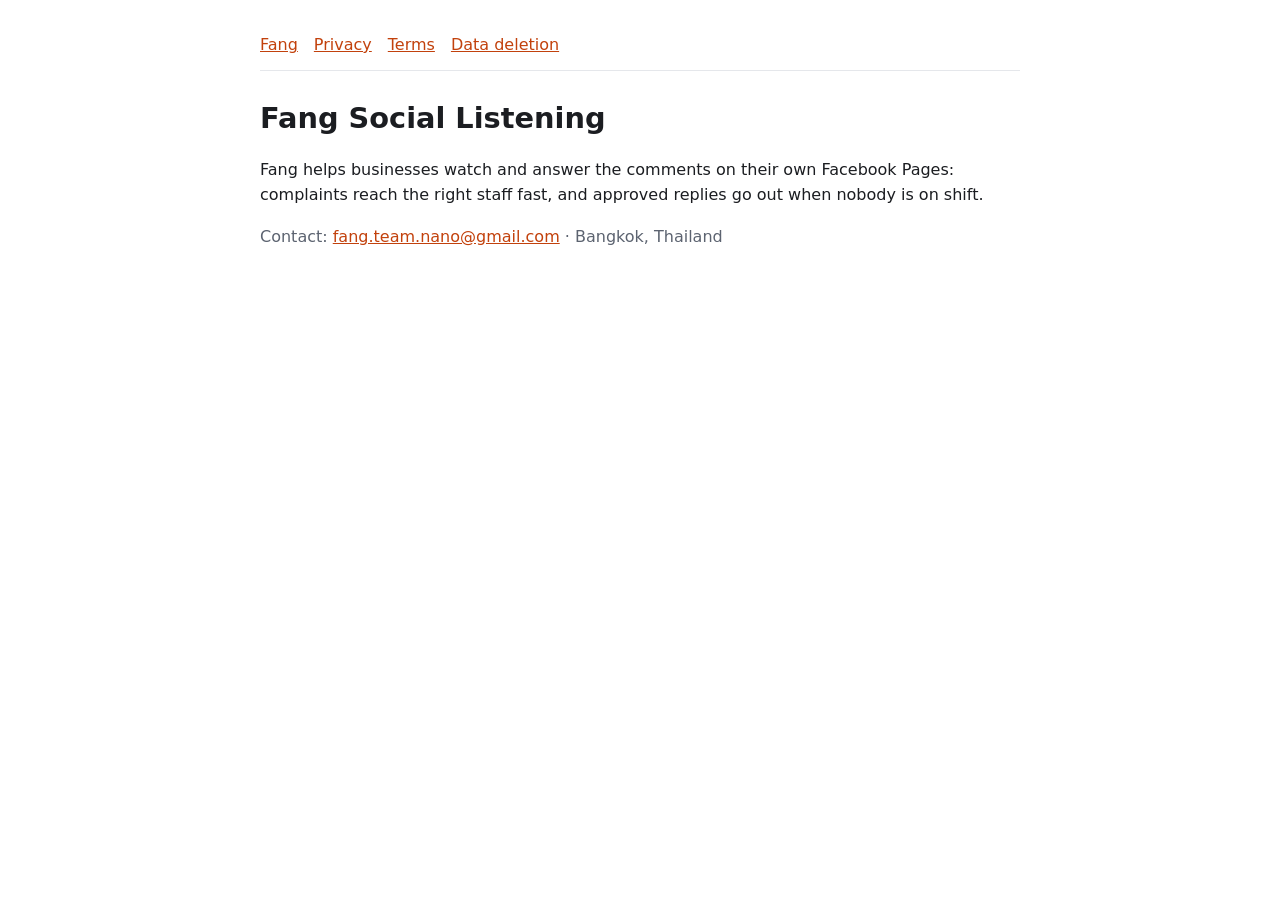
==== index.html @ 8530acd8 "Fang privacy policy, terms and data deletion pages" ====
<!doctype html><html lang="en"><head><meta charset="utf-8"><meta name="viewport" content="width=device-width,initial-scale=1"><title>Fang Social Listening · Fang</title><style>:root{--bg:#fff;--fg:#1b1d21;--mu:#5c6370;--ac:#c2410c;--ln:#e5e7eb}
@media (prefers-color-scheme:dark){:root{--bg:#121417;--fg:#e8eaed;--mu:#9aa0a6;--ac:#fb923c;--ln:#2a2e33}}
body{margin:0;background:var(--bg);color:var(--fg);font:16px/1.6 system-ui,-apple-system,"Segoe UI",sans-serif}
main{max-width:760px;margin:0 auto;padding:32px 16px 64px}nav{display:flex;gap:16px;flex-wrap:wrap;border-bottom:1px solid var(--ln);padding-bottom:12px;margin-bottom:24px}
nav a,a{color:var(--ac)}h1{font-size:1.8rem;margin:.2em 0}h2{font-size:1.2rem;margin-top:1.8em}.mu{color:var(--mu)}li{margin:.3em 0}</style></head><body><main><nav><a href="index.html">Fang</a><a href="privacy.html">Privacy</a><a href="terms.html">Terms</a><a href="data-deletion.html">Data deletion</a></nav><h1>Fang Social Listening</h1><p>Fang helps businesses watch and answer the comments on their own Facebook Pages: complaints reach the right staff fast, and approved replies go out when nobody is on shift.</p><p class="mu">Contact: <a href="mailto:fang.team.nano@gmail.com">fang.team.nano@gmail.com</a> · Bangkok, Thailand</p></main></body></html>
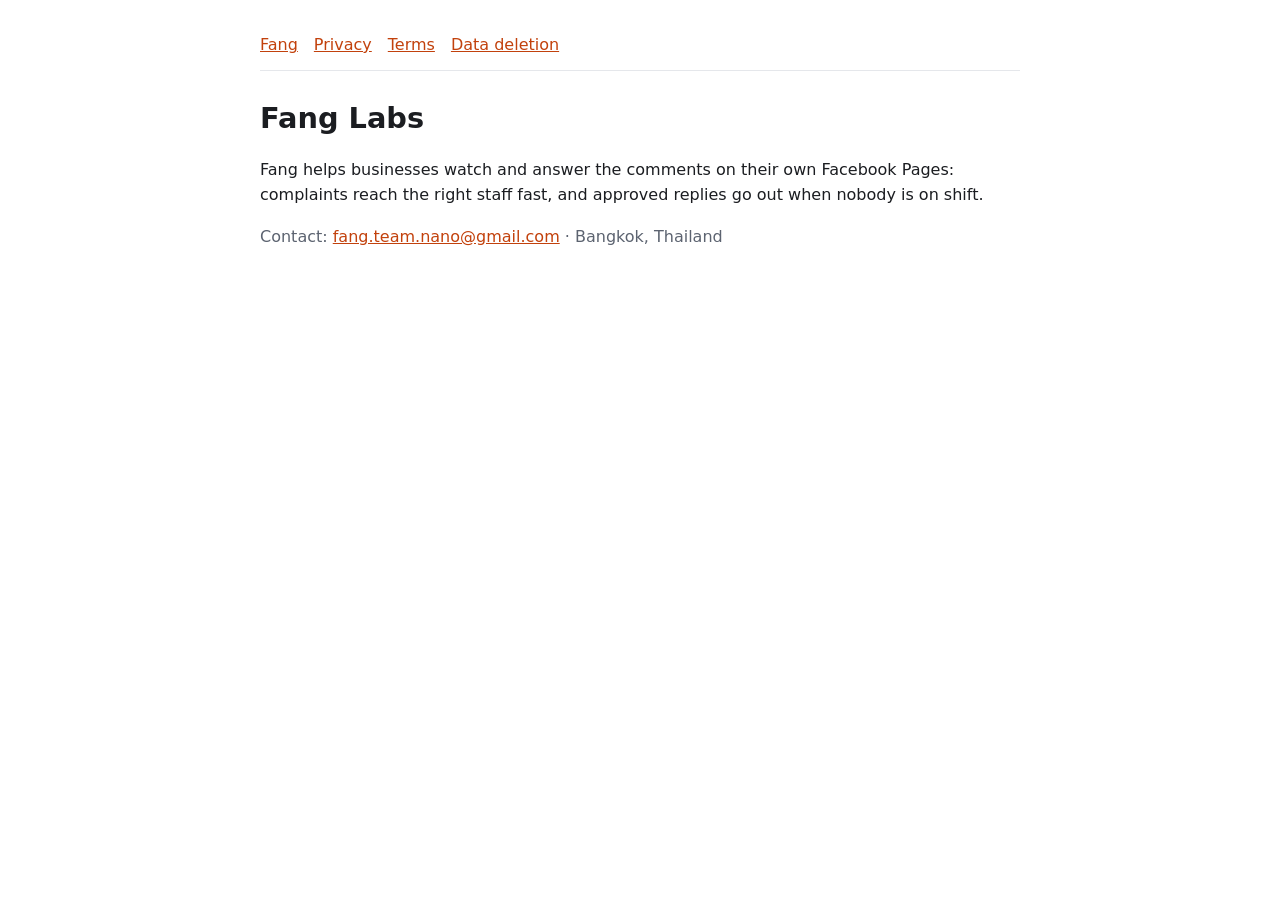
==== commit 59d86691: "Add files via upload" ====
--- a/index.html
+++ b/index.html
@@ -1,5 +1,5 @@
-<!doctype html><html lang="en"><head><meta charset="utf-8"><meta name="viewport" content="width=device-width,initial-scale=1"><title>Fang Social Listening · Fang</title><style>:root{--bg:#fff;--fg:#1b1d21;--mu:#5c6370;--ac:#c2410c;--ln:#e5e7eb}
+<!doctype html><html lang="en"><head><meta charset="utf-8"><meta name="viewport" content="width=device-width,initial-scale=1"><title>Fang Labs · Fang</title><style>:root{--bg:#fff;--fg:#1b1d21;--mu:#5c6370;--ac:#c2410c;--ln:#e5e7eb}
 @media (prefers-color-scheme:dark){:root{--bg:#121417;--fg:#e8eaed;--mu:#9aa0a6;--ac:#fb923c;--ln:#2a2e33}}
 body{margin:0;background:var(--bg);color:var(--fg);font:16px/1.6 system-ui,-apple-system,"Segoe UI",sans-serif}
 main{max-width:760px;margin:0 auto;padding:32px 16px 64px}nav{display:flex;gap:16px;flex-wrap:wrap;border-bottom:1px solid var(--ln);padding-bottom:12px;margin-bottom:24px}
-nav a,a{color:var(--ac)}h1{font-size:1.8rem;margin:.2em 0}h2{font-size:1.2rem;margin-top:1.8em}.mu{color:var(--mu)}li{margin:.3em 0}</style></head><body><main><nav><a href="index.html">Fang</a><a href="privacy.html">Privacy</a><a href="terms.html">Terms</a><a href="data-deletion.html">Data deletion</a></nav><h1>Fang Social Listening</h1><p>Fang helps businesses watch and answer the comments on their own Facebook Pages: complaints reach the right staff fast, and approved replies go out when nobody is on shift.</p><p class="mu">Contact: <a href="mailto:fang.team.nano@gmail.com">fang.team.nano@gmail.com</a> · Bangkok, Thailand</p></main></body></html>
+nav a,a{color:var(--ac)}h1{font-size:1.8rem;margin:.2em 0}h2{font-size:1.2rem;margin-top:1.8em}.mu{color:var(--mu)}li{margin:.3em 0}</style></head><body><main><nav><a href="index.html">Fang</a><a href="privacy.html">Privacy</a><a href="terms.html">Terms</a><a href="data-deletion.html">Data deletion</a></nav><h1>Fang Labs</h1><p>Fang helps businesses watch and answer the comments on their own Facebook Pages: complaints reach the right staff fast, and approved replies go out when nobody is on shift.</p><p class="mu">Contact: <a href="mailto:fang.team.nano@gmail.com">fang.team.nano@gmail.com</a> · Bangkok, Thailand</p></main></body></html>
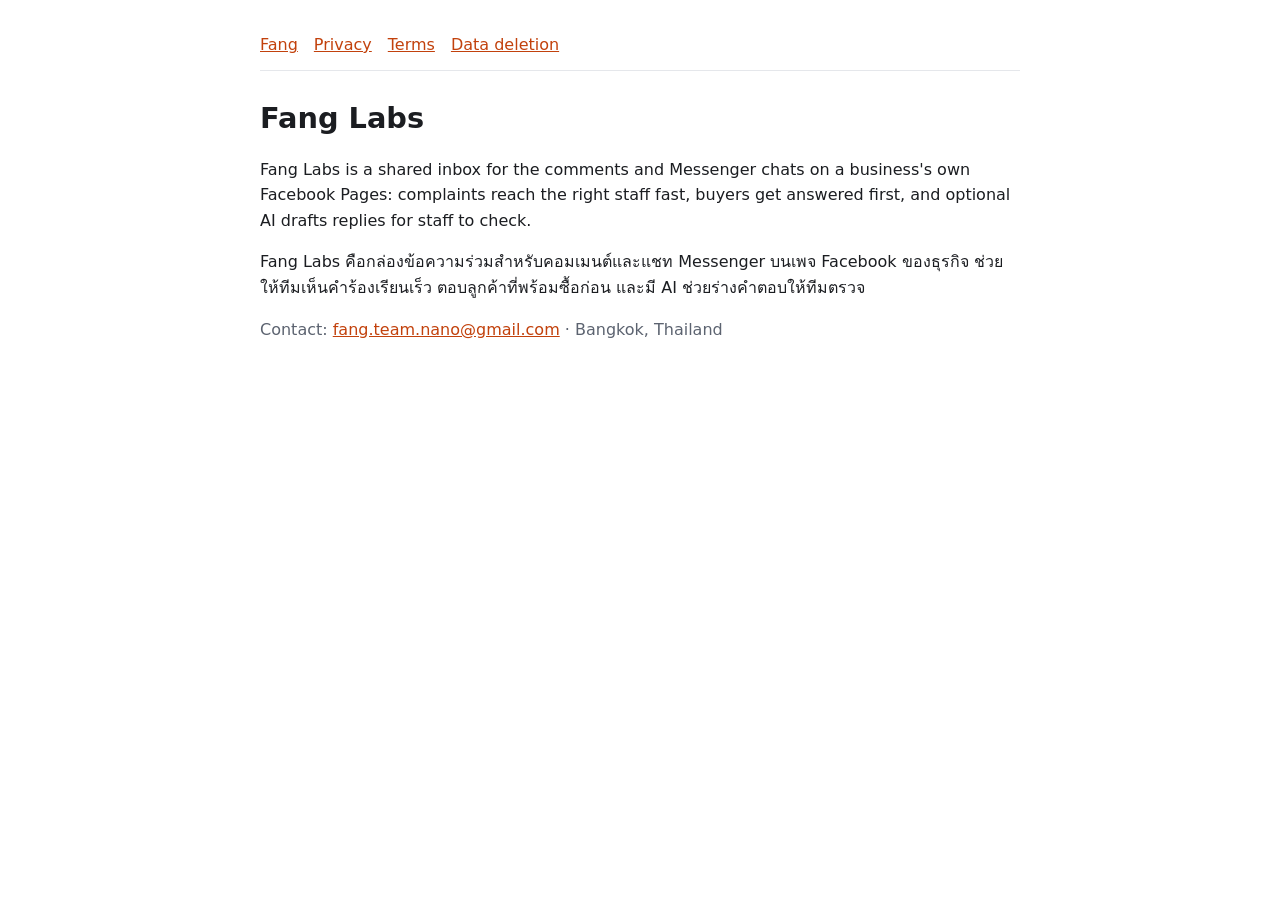
==== commit 8bbc9fde: "Add files via upload" ====
--- a/index.html
+++ b/index.html
@@ -2,4 +2,4 @@
 @media (prefers-color-scheme:dark){:root{--bg:#121417;--fg:#e8eaed;--mu:#9aa0a6;--ac:#fb923c;--ln:#2a2e33}}
 body{margin:0;background:var(--bg);color:var(--fg);font:16px/1.6 system-ui,-apple-system,"Segoe UI",sans-serif}
 main{max-width:760px;margin:0 auto;padding:32px 16px 64px}nav{display:flex;gap:16px;flex-wrap:wrap;border-bottom:1px solid var(--ln);padding-bottom:12px;margin-bottom:24px}
-nav a,a{color:var(--ac)}h1{font-size:1.8rem;margin:.2em 0}h2{font-size:1.2rem;margin-top:1.8em}.mu{color:var(--mu)}li{margin:.3em 0}</style></head><body><main><nav><a href="index.html">Fang</a><a href="privacy.html">Privacy</a><a href="terms.html">Terms</a><a href="data-deletion.html">Data deletion</a></nav><h1>Fang Labs</h1><p>Fang helps businesses watch and answer the comments on their own Facebook Pages: complaints reach the right staff fast, and approved replies go out when nobody is on shift.</p><p class="mu">Contact: <a href="mailto:fang.team.nano@gmail.com">fang.team.nano@gmail.com</a> · Bangkok, Thailand</p></main></body></html>
+nav a,a{color:var(--ac)}h1{font-size:1.8rem;margin:.2em 0}h2{font-size:1.2rem;margin-top:1.8em}.mu{color:var(--mu)}li{margin:.3em 0}</style></head><body><main><nav><a href="index.html">Fang</a><a href="privacy.html">Privacy</a><a href="terms.html">Terms</a><a href="data-deletion.html">Data deletion</a></nav><h1>Fang Labs</h1><p>Fang Labs is a shared inbox for the comments and Messenger chats on a business's own Facebook Pages: complaints reach the right staff fast, buyers get answered first, and optional AI drafts replies for staff to check.</p><p>Fang Labs คือกล่องข้อความร่วมสำหรับคอมเมนต์และแชท Messenger บนเพจ Facebook ของธุรกิจ ช่วยให้ทีมเห็นคำร้องเรียนเร็ว ตอบลูกค้าที่พร้อมซื้อก่อน และมี AI ช่วยร่างคำตอบให้ทีมตรวจ</p><p class="mu">Contact: <a href="mailto:fang.team.nano@gmail.com">fang.team.nano@gmail.com</a> · Bangkok, Thailand</p></main></body></html>
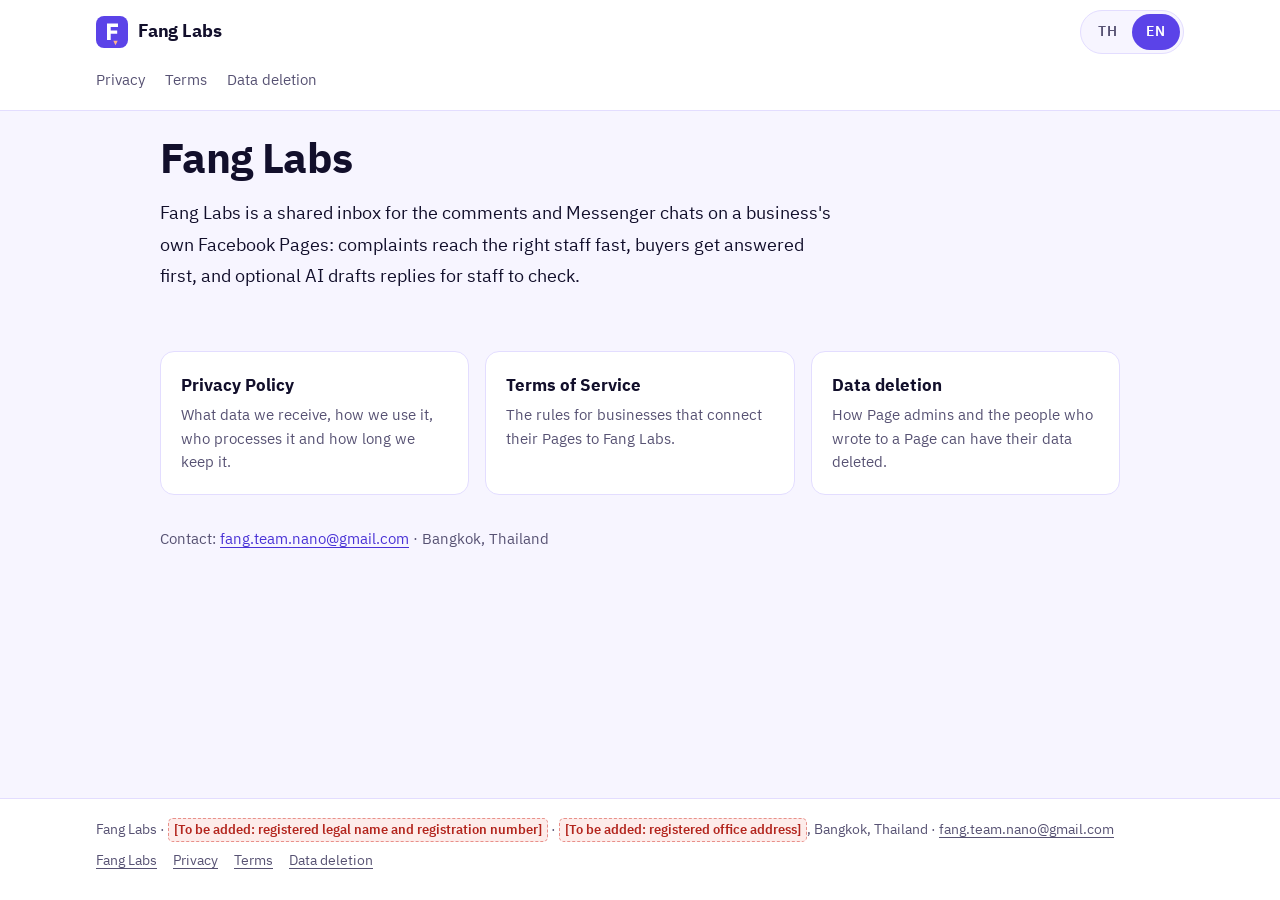
==== commit a06acfd8: "Legal pages: one document per page with a TH/EN toggle, Iris & Peach look, red placeholders for miss" ====
--- a/index.html
+++ b/index.html
@@ -1,5 +1,68 @@
-<!doctype html><html lang="en"><head><meta charset="utf-8"><meta name="viewport" content="width=device-width,initial-scale=1"><title>Fang Labs · Fang</title><style>:root{--bg:#fff;--fg:#1b1d21;--mu:#5c6370;--ac:#c2410c;--ln:#e5e7eb}
-@media (prefers-color-scheme:dark){:root{--bg:#121417;--fg:#e8eaed;--mu:#9aa0a6;--ac:#fb923c;--ln:#2a2e33}}
-body{margin:0;background:var(--bg);color:var(--fg);font:16px/1.6 system-ui,-apple-system,"Segoe UI",sans-serif}
-main{max-width:760px;margin:0 auto;padding:32px 16px 64px}nav{display:flex;gap:16px;flex-wrap:wrap;border-bottom:1px solid var(--ln);padding-bottom:12px;margin-bottom:24px}
-nav a,a{color:var(--ac)}h1{font-size:1.8rem;margin:.2em 0}h2{font-size:1.2rem;margin-top:1.8em}.mu{color:var(--mu)}li{margin:.3em 0}</style></head><body><main><nav><a href="index.html">Fang</a><a href="privacy.html">Privacy</a><a href="terms.html">Terms</a><a href="data-deletion.html">Data deletion</a></nav><h1>Fang Labs</h1><p>Fang Labs is a shared inbox for the comments and Messenger chats on a business's own Facebook Pages: complaints reach the right staff fast, buyers get answered first, and optional AI drafts replies for staff to check.</p><p>Fang Labs คือกล่องข้อความร่วมสำหรับคอมเมนต์และแชท Messenger บนเพจ Facebook ของธุรกิจ ช่วยให้ทีมเห็นคำร้องเรียนเร็ว ตอบลูกค้าที่พร้อมซื้อก่อน และมี AI ช่วยร่างคำตอบให้ทีมตรวจ</p><p class="mu">Contact: <a href="mailto:fang.team.nano@gmail.com">fang.team.nano@gmail.com</a> · Bangkok, Thailand</p></main></body></html>
+<!doctype html>
+<html lang="en" data-title-th="Fang Labs">
+<head>
+<meta charset="utf-8">
+<meta name="viewport" content="width=device-width,initial-scale=1">
+<title>Fang Labs</title>
+<meta name="description" content="Fang Labs: a shared inbox for the comments and Messenger chats on a business's own Facebook Pages.">
+<link rel="canonical" href="https://fang-social-listening.github.io/">
+<link rel="alternate" hreflang="en" href="https://fang-social-listening.github.io/index.html?lang=en">
+<link rel="alternate" hreflang="th" href="https://fang-social-listening.github.io/index.html?lang=th">
+<meta name="theme-color" content="#F7F5FF" media="(prefers-color-scheme: light)">
+<meta name="theme-color" content="#120F2B" media="(prefers-color-scheme: dark)">
+<script>(function(){var d=document.documentElement,l=null;try{var q=new URLSearchParams(location.search).get('lang');if(q==='th'||q==='en'){l=q;try{localStorage.setItem('fang_lang',q)}catch(e){}}}catch(e){}if(!l){try{l=localStorage.getItem('fang_lang')}catch(e){}}if(l!=='th'&&l!=='en'){l=/^th/i.test(navigator.language||'')?'th':'en'}d.lang=l;d.setAttribute('data-lang',l);d.className+=' js';if(l==='th'){var t=d.getAttribute('data-title-th');if(t)document.title=t}})()</script>
+<link rel="preconnect" href="https://fonts.googleapis.com">
+<link rel="preconnect" href="https://fonts.gstatic.com" crossorigin>
+<link rel="stylesheet" href="https://fonts.googleapis.com/css2?family=IBM+Plex+Sans+Thai:wght@400;500;600;700&amp;display=swap">
+<link rel="stylesheet" href="assets/site.css">
+</head>
+<body data-title-en="Fang Labs" data-title-th="Fang Labs">
+<a class="skip" href="#content"><span class="i l-en">Skip to content</span><span class="i l-th" lang="th">ข้ามไปยังเนื้อหา</span></a>
+<header class="top">
+  <div class="wrap bar">
+    <a class="brand" href="index.html" data-page="index.html"><svg viewBox="0 0 32 32" aria-hidden="true" focusable="false"><rect width="32" height="32" rx="8" fill="#5B43E8"/><path d="M11 7.5h11v3.4h-7.3v3.5h6.5v3.3h-6.5v6.3H11z" fill="#fff"/><path d="M17.3 24.8h4.4l-2.2 4.4z" fill="#FFB48A"/></svg><span>Fang Labs</span></a>
+    <nav class="lang" aria-label="Language / ภาษา">
+      <a href="?lang=th#th" hreflang="th" data-set-lang="th" aria-label="ภาษาไทย">TH</a>
+      <a href="?lang=en#en" hreflang="en" data-set-lang="en" aria-label="English">EN</a>
+    </nav>
+  </div>
+  <nav class="wrap pages" aria-label="Pages">
+    <a href="privacy.html" data-page="privacy.html"><span class="i l-en">Privacy</span><span class="i l-th" lang="th">นโยบายความเป็นส่วนตัว</span></a><a href="terms.html" data-page="terms.html"><span class="i l-en">Terms</span><span class="i l-th" lang="th">ข้อกำหนดการใช้บริการ</span></a><a href="data-deletion.html" data-page="data-deletion.html"><span class="i l-en">Data deletion</span><span class="i l-th" lang="th">การขอลบข้อมูล</span></a>
+  </nav>
+</header>
+<main id="content" class="wrap">
+<article id="en" class="l-en" lang="en">
+<div class="hero">
+<h1>Fang Labs</h1>
+<p class="lede">Fang Labs is a shared inbox for the comments and Messenger chats on a business's own Facebook Pages: complaints reach the right staff fast, buyers get answered first, and optional AI drafts replies for staff to check.</p>
+</div>
+<ul class="cards">
+<li><a href="privacy.html?lang=en"><b>Privacy Policy</b><span class="d">What data we receive, how we use it, who processes it and how long we keep it.</span></a></li>
+<li><a href="terms.html?lang=en"><b>Terms of Service</b><span class="d">The rules for businesses that connect their Pages to Fang Labs.</span></a></li>
+<li><a href="data-deletion.html?lang=en"><b>Data deletion</b><span class="d">How Page admins and the people who wrote to a Page can have their data deleted.</span></a></li>
+</ul>
+<p class="contact-line">Contact: <a href="mailto:fang.team.nano@gmail.com">fang.team.nano@gmail.com</a> · Bangkok, Thailand</p>
+</article>
+<article id="th" class="l-th" lang="th">
+<div class="hero">
+<h1>Fang Labs</h1>
+<p class="lede">Fang Labs คือกล่องข้อความร่วมสำหรับจัดการความคิดเห็นและแชท Messenger บนเพจ Facebook ของธุรกิจ ช่วยให้ข้อร้องเรียนถึงมือผู้รับผิดชอบได้อย่างรวดเร็ว ลูกค้าที่พร้อมซื้อได้รับคำตอบก่อน และมี AI ซึ่งเลือกเปิดใช้ได้ ช่วยร่างคำตอบให้ทีมงานตรวจสอบก่อนส่ง</p>
+</div>
+<ul class="cards">
+<li><a href="privacy.html?lang=th"><b>นโยบายความเป็นส่วนตัว</b><span class="d">ข้อมูลที่เราได้รับ วิธีการใช้ ผู้ประมวลผล และระยะเวลาการเก็บรักษา</span></a></li>
+<li><a href="terms.html?lang=th"><b>ข้อกำหนดการใช้บริการ</b><span class="d">ข้อกำหนดสำหรับธุรกิจที่เชื่อมต่อเพจของตนกับ Fang Labs</span></a></li>
+<li><a href="data-deletion.html?lang=th"><b>การขอลบข้อมูล</b><span class="d">วิธีขอลบข้อมูลสำหรับผู้ดูแลเพจ และบุคคลที่เคยส่งความคิดเห็นหรือข้อความถึงเพจ</span></a></li>
+</ul>
+<p class="contact-line">ติดต่อ: <a href="mailto:fang.team.nano@gmail.com">fang.team.nano@gmail.com</a> · กรุงเทพมหานคร ประเทศไทย</p>
+</article>
+</main>
+<footer class="foot">
+  <div class="wrap">
+    <p class="l-en" lang="en">Fang Labs · <span class="todo">[To be added: registered legal name and registration number]</span> · <span class="todo">[To be added: registered office address]</span>, Bangkok, Thailand · <a href="mailto:fang.team.nano@gmail.com">fang.team.nano@gmail.com</a></p>
+    <p class="l-th" lang="th">Fang Labs · <span class="todo">[รอใส่ข้อมูล: ชื่อนิติบุคคลตามที่จดทะเบียนและเลขทะเบียน]</span> · <span class="todo">[รอใส่ข้อมูล: ที่อยู่สำนักงานตามที่จดทะเบียน]</span> กรุงเทพมหานคร ประเทศไทย · <a href="mailto:fang.team.nano@gmail.com">fang.team.nano@gmail.com</a></p>
+    <nav aria-label="Footer"><a href="index.html" data-page="index.html"><span class="i l-en">Fang Labs</span><span class="i l-th" lang="th">Fang Labs</span></a><a href="privacy.html" data-page="privacy.html"><span class="i l-en">Privacy</span><span class="i l-th" lang="th">นโยบายความเป็นส่วนตัว</span></a><a href="terms.html" data-page="terms.html"><span class="i l-en">Terms</span><span class="i l-th" lang="th">ข้อกำหนดการใช้บริการ</span></a><a href="data-deletion.html" data-page="data-deletion.html"><span class="i l-en">Data deletion</span><span class="i l-th" lang="th">การขอลบข้อมูล</span></a></nav>
+  </div>
+</footer>
+<script src="assets/site.js" defer></script>
+</body>
+</html>
--- a/assets/site.css
+++ b/assets/site.css
@@ -0,0 +1,179 @@
+/* Fang Labs public pages: Iris & Peach. One stylesheet for index, privacy, terms, data-deletion. */
+:root {
+  --iris: #5B43E8;
+  --iris-ink: #4A33D6;
+  --peach: #FFB48A;
+  --midnight: #120F2B;
+  --paper: #F7F5FF;
+  --mist: #E3DDFF;
+
+  --bg: var(--paper);
+  --card: #FFFFFF;
+  --fg: var(--midnight);
+  --mu: #575273;
+  --ln: var(--mist);
+  --link: var(--iris-ink);
+  --toc-bg: #FBFAFF;
+  --todo-fg: #B3261E;
+  --todo-bg: #FDECEA;
+  --todo-ln: #E8908A;
+  --focus: var(--iris);
+  color-scheme: light;
+}
+@media (prefers-color-scheme: dark) {
+  :root {
+    --bg: var(--midnight);
+    --card: #1A163A;
+    --fg: #EEEBFF;
+    --mu: #B4AEDA;
+    --ln: #2F2963;
+    --link: #B5A8FF;
+    --toc-bg: #1E1A44;
+    --todo-fg: #FF9B93;
+    --todo-bg: #3A1620;
+    --todo-ln: #9C3B43;
+    --focus: var(--peach);
+    color-scheme: dark;
+  }
+}
+
+*, *::before, *::after { box-sizing: border-box; }
+html { -webkit-text-size-adjust: 100%; scroll-padding-top: 16px; }
+body {
+  margin: 0;
+  background: var(--bg);
+  color: var(--fg);
+  font-family: "IBM Plex Sans Thai", system-ui, -apple-system, "Segoe UI", "Leelawadee UI", "Noto Sans Thai", sans-serif;
+  font-size: 17px;
+  line-height: 1.7;
+  overflow-wrap: break-word;
+  min-height: 100vh; display: flex; flex-direction: column;
+}
+main { flex: 1 0 auto; }
+a { color: var(--link); text-underline-offset: 3px; text-decoration-thickness: 1px; }
+a:hover { text-decoration-thickness: 2px; }
+:focus-visible { outline: 3px solid var(--focus); outline-offset: 2px; border-radius: 6px; }
+.skip { position: absolute; left: -9999px; top: 8px; background: var(--card); padding: 8px 12px; z-index: 10; }
+.skip:focus { left: 16px; }
+
+/* ---------- language switching ---------- */
+/* No JS: both documents show (English first, Thai below); inline chrome labels show English only. */
+html:not(.js) .i.l-th { display: none; }
+html.js[data-lang="th"] .l-en,
+html.js[data-lang="en"] .l-th { display: none !important; }
+html:not(.js) article.l-th { margin-top: 40px; }
+
+/* ---------- top bar ---------- */
+.wrap { max-width: 1120px; margin: 0 auto; padding: 0 16px; }
+.top { background: var(--card); border-bottom: 1px solid var(--ln); }
+.bar { display: flex; align-items: center; justify-content: space-between; gap: 16px; min-height: 64px; }
+.brand { display: inline-flex; align-items: center; gap: 10px; color: var(--fg); text-decoration: none; font-weight: 700; font-size: 18px; letter-spacing: -.01em; }
+.brand svg { width: 32px; height: 32px; flex: none; }
+.lang { display: inline-flex; padding: 3px; border: 1px solid var(--ln); border-radius: 999px; background: var(--bg); }
+.lang a {
+  display: inline-flex; align-items: center; justify-content: center; min-width: 48px; min-height: 36px; padding: 0 12px;
+  border-radius: 999px; font-size: 14px; font-weight: 600; letter-spacing: .04em; color: var(--mu); text-decoration: none;
+}
+.lang a:hover { color: var(--fg); }
+.lang a[aria-current="true"] { background: var(--iris); color: #fff; }
+.pages { display: flex; gap: 4px 20px; flex-wrap: wrap; padding-bottom: 10px; font-size: 15px; }
+.pages a { color: var(--mu); text-decoration: none; padding: 4px 0; border-bottom: 2px solid transparent; }
+.pages a:hover { color: var(--fg); }
+.pages a[aria-current="page"] { color: var(--fg); font-weight: 600; border-bottom-color: var(--peach); }
+
+/* ---------- document ---------- */
+main { padding: 32px 0 64px; }
+.doc {
+  background: var(--card); border: 1px solid var(--ln); border-radius: 16px;
+  padding: 40px 48px 48px; max-width: 820px; margin: 0 auto;
+}
+.doc.has-toc { max-width: 1120px; display: grid; grid-template-columns: 236px minmax(0, 1fr); gap: 0 56px; }
+.doc.has-toc .doc-head { grid-column: 1 / -1; }
+.doc-body { max-width: 700px; min-width: 0; }
+.kicker { margin: 0 0 6px; color: var(--iris); font-size: 14px; font-weight: 600; letter-spacing: .06em; text-transform: uppercase; }
+@media (prefers-color-scheme: dark) { .kicker { color: var(--peach); } }
+h1 { font-size: 2.1rem; line-height: 1.25; letter-spacing: -.015em; margin: 0 0 12px; font-weight: 700; }
+h2 { font-size: 1.3rem; line-height: 1.4; margin: 2.2em 0 .5em; font-weight: 600; scroll-margin-top: 16px; }
+h2 .n { color: var(--iris); font-variant-numeric: tabular-nums; margin-right: .45em; }
+@media (prefers-color-scheme: dark) { h2 .n { color: var(--peach); } }
+h3 { font-size: 1.08rem; margin: 1.6em 0 .4em; font-weight: 600; }
+.doc-body > h2:first-child, .doc-body > h3:first-child { margin-top: 0; }
+p, ul, ol, dl { margin: 0 0 1em; }
+ul, ol { padding-left: 1.4em; }
+li { margin: .35em 0; padding-left: .15em; }
+li::marker { color: var(--mu); }
+.meta { display: flex; flex-wrap: wrap; gap: 4px 24px; margin: 0 0 28px; padding-bottom: 20px; border-bottom: 1px solid var(--ln); color: var(--mu); font-size: 15px; }
+.meta b { color: var(--fg); font-weight: 600; }
+.lede { font-size: 1.06rem; }
+.mu { color: var(--mu); }
+.terms-list > li { margin: 0 0 1em; }
+.terms-list > li::marker { color: var(--iris); font-weight: 600; }
+@media (prefers-color-scheme: dark) { .terms-list > li::marker { color: var(--peach); } }
+
+/* table of contents (privacy) */
+.toc { align-self: start; position: sticky; top: 16px; background: var(--toc-bg); border: 1px solid var(--ln); border-radius: 12px; padding: 16px 18px; font-size: 15px; line-height: 1.5; }
+.toc h2 { font-size: 13px; margin: 0 0 8px; color: var(--mu); letter-spacing: .06em; text-transform: uppercase; }
+.toc ol { margin: 0; padding-left: 1.5em; }
+.toc li { margin: .3em 0; }
+.toc li::marker { color: var(--mu); font-variant-numeric: tabular-nums; }
+.toc a { color: var(--fg); text-decoration: none; }
+.toc a:hover { color: var(--link); text-decoration: underline; }
+
+/* company / contact details */
+.details { display: grid; grid-template-columns: max-content minmax(0, 1fr); gap: 8px 20px; padding: 16px 20px; border: 1px solid var(--ln); border-radius: 12px; background: var(--toc-bg); }
+.details dt { color: var(--mu); font-size: 15px; }
+.details dd { margin: 0; }
+
+/* steps (data deletion) */
+.who { margin: 28px 0 12px; padding: 14px 18px; border-left: 4px solid var(--peach); background: var(--toc-bg); border-radius: 0 10px 10px 0; font-weight: 600; }
+.note { padding: 14px 18px; border: 1px solid var(--ln); border-radius: 12px; background: var(--toc-bg); }
+
+/* placeholders still to be filled: search the source for class="todo" */
+.todo {
+  color: var(--todo-fg); background: var(--todo-bg); border: 1px dashed var(--todo-ln);
+  border-radius: 5px; padding: 0 5px; font-weight: 600; font-size: .95em;
+  -webkit-box-decoration-break: clone; box-decoration-break: clone;
+}
+
+/* home */
+.hero { max-width: 760px; padding: 24px 0 8px; }
+.hero h1 { font-size: 2.6rem; }
+.hero .lede { font-size: 1.15rem; color: var(--fg); max-width: 680px; }
+.cards { list-style: none; padding: 0; margin: 32px 0 0; max-width: 960px; display: grid; grid-template-columns: repeat(3, minmax(0, 1fr)); gap: 16px; }
+.cards li { margin: 0; padding: 0; }
+.cards a { display: block; height: 100%; padding: 20px; background: var(--card); border: 1px solid var(--ln); border-radius: 14px; color: var(--fg); text-decoration: none; }
+.cards a:hover { border-color: var(--iris); }
+.cards b { display: block; font-size: 1.05rem; margin-bottom: 4px; }
+.cards span.d { display: block; color: var(--mu); font-size: 15px; line-height: 1.55; }
+.contact-line { margin: 32px 0 0; color: var(--mu); font-size: 15px; }
+
+/* footer */
+.foot { border-top: 1px solid var(--ln); background: var(--card); color: var(--mu); font-size: 14px; line-height: 1.6; }
+.foot .wrap { padding-top: 20px; padding-bottom: 28px; display: flex; flex-wrap: wrap; justify-content: space-between; gap: 8px 32px; }
+.foot p { margin: 0; }
+.foot nav { display: flex; flex-wrap: wrap; gap: 4px 16px; }
+.foot a { color: var(--mu); }
+
+/* ---------- responsive ---------- */
+@media (max-width: 1000px) {
+  .doc.has-toc { display: block; max-width: 820px; }
+  .toc { position: static; margin: 0 0 8px; }
+}
+@media (max-width: 640px) {
+  body { font-size: 16px; }
+  main { padding: 16px 0 40px; }
+  .doc { padding: 24px 18px 28px; border-radius: 12px; }
+  h1 { font-size: 1.65rem; }
+  .hero h1 { font-size: 2rem; }
+  h2 { font-size: 1.18rem; }
+  .meta { flex-direction: column; font-size: 14px; }
+  .details { grid-template-columns: minmax(0, 1fr); gap: 2px; }
+  .details dd { margin-bottom: 10px; }
+  .cards { grid-template-columns: minmax(0, 1fr); }
+  .brand span { font-size: 17px; }
+}
+@media print {
+  .top .lang, .pages, .toc, .foot nav { display: none; }
+  .doc { border: 0; padding: 0; }
+  body { background: #fff; color: #000; }
+}
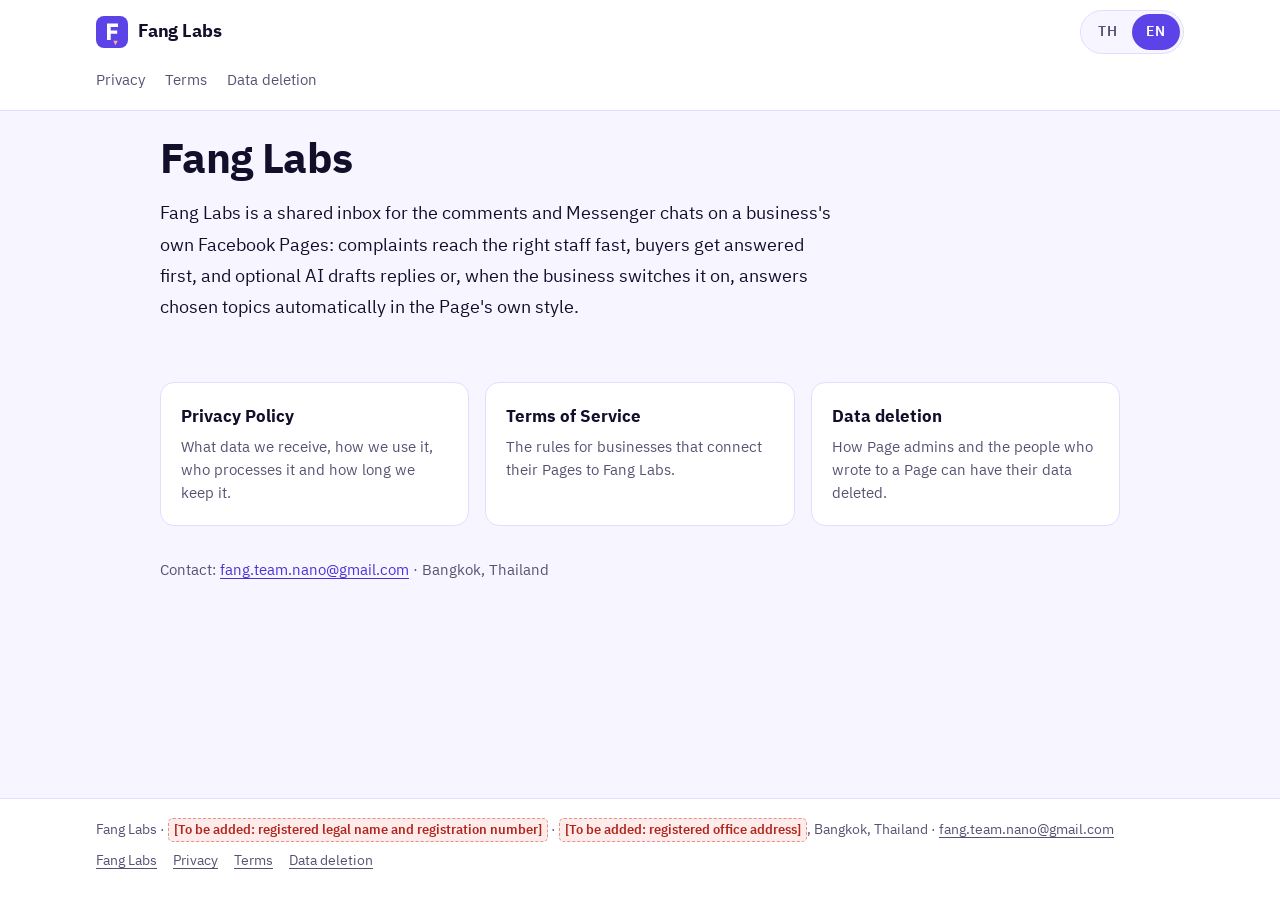
==== commit a09739a1: "Legal pages: automatic replies in the Page's learned style (business picks topics, complaints off un" ====
--- a/index.html
+++ b/index.html
@@ -34,7 +34,7 @@
 <article id="en" class="l-en" lang="en">
 <div class="hero">
 <h1>Fang Labs</h1>
-<p class="lede">Fang Labs is a shared inbox for the comments and Messenger chats on a business's own Facebook Pages: complaints reach the right staff fast, buyers get answered first, and optional AI drafts replies for staff to check.</p>
+<p class="lede">Fang Labs is a shared inbox for the comments and Messenger chats on a business's own Facebook Pages: complaints reach the right staff fast, buyers get answered first, and optional AI drafts replies or, when the business switches it on, answers chosen topics automatically in the Page's own style.</p>
 </div>
 <ul class="cards">
 <li><a href="privacy.html?lang=en"><b>Privacy Policy</b><span class="d">What data we receive, how we use it, who processes it and how long we keep it.</span></a></li>
@@ -46,7 +46,7 @@
 <article id="th" class="l-th" lang="th">
 <div class="hero">
 <h1>Fang Labs</h1>
-<p class="lede">Fang Labs คือกล่องข้อความร่วมสำหรับจัดการความคิดเห็นและแชท Messenger บนเพจ Facebook ของธุรกิจ ช่วยให้ข้อร้องเรียนถึงมือผู้รับผิดชอบได้อย่างรวดเร็ว ลูกค้าที่พร้อมซื้อได้รับคำตอบก่อน และมี AI ซึ่งเลือกเปิดใช้ได้ ช่วยร่างคำตอบให้ทีมงานตรวจสอบก่อนส่ง</p>
+<p class="lede">Fang Labs คือกล่องข้อความร่วมสำหรับจัดการความคิดเห็นและแชท Messenger บนเพจ Facebook ของธุรกิจ ช่วยให้ข้อร้องเรียนถึงมือผู้รับผิดชอบได้อย่างรวดเร็ว ลูกค้าที่พร้อมซื้อได้รับคำตอบก่อน และมี AI ซึ่งเลือกเปิดใช้ได้ ช่วยร่างคำตอบ หรือตอบกลับหัวข้อที่ธุรกิจเลือกไว้โดยอัตโนมัติตามรูปแบบการตอบของเพจนั้น เมื่อธุรกิจเปิดใช้งาน</p>
 </div>
 <ul class="cards">
 <li><a href="privacy.html?lang=th"><b>นโยบายความเป็นส่วนตัว</b><span class="d">ข้อมูลที่เราได้รับ วิธีการใช้ ผู้ประมวลผล และระยะเวลาการเก็บรักษา</span></a></li>
